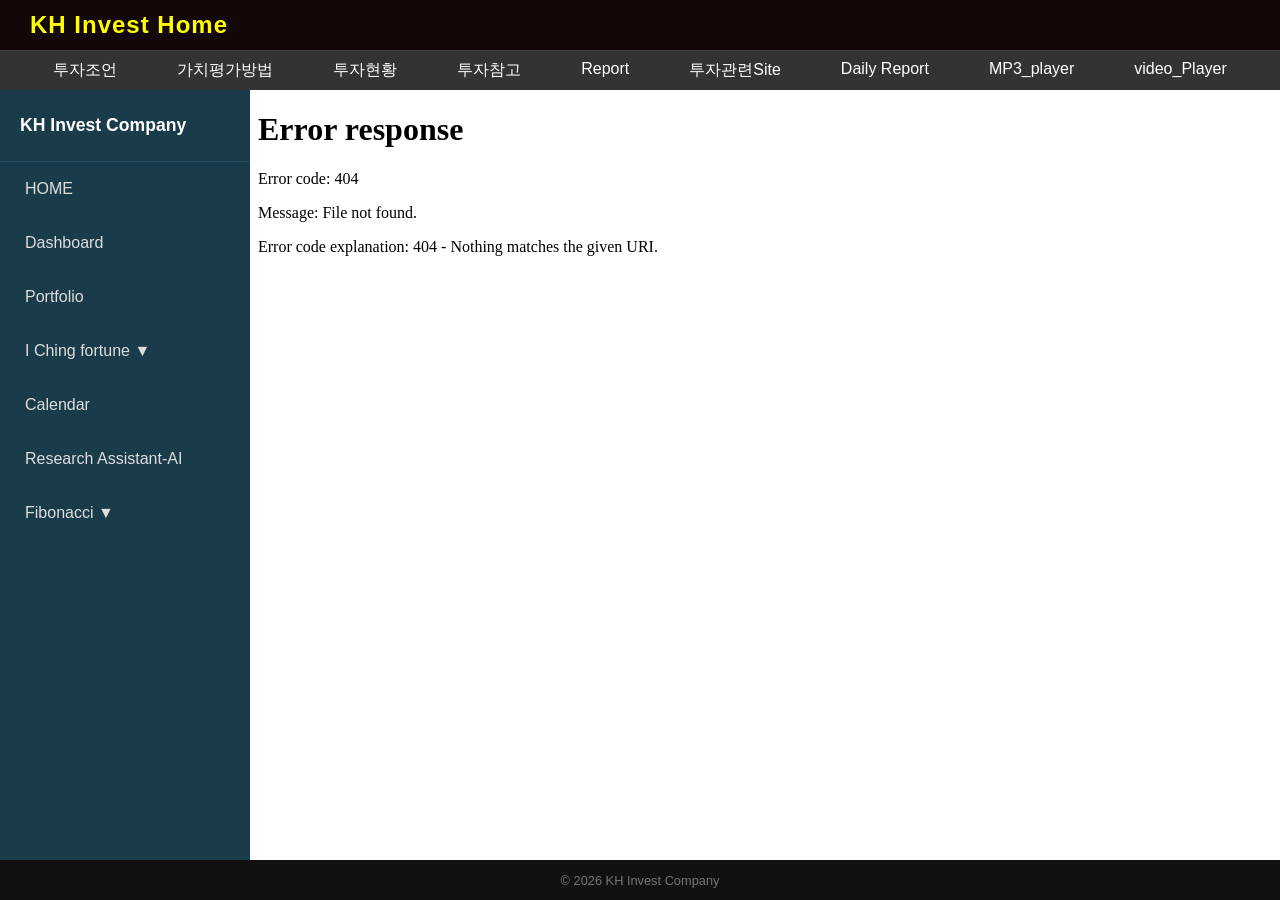
==== index.html @ 0b62cc27 "Add files via upload" ====
<!DOCTYPE html>
<html lang="ko">
<head>
    <meta charset="UTF-8">
    <meta name="viewport" content="width=device-width, initial-scale=1.0">
    <title>HOME FOR AIRBUS MCSE</title>
    <link rel="stylesheet" href="css/style.css">

</head>
<body>

<div class="grid-container">
    <header class="header">
        <div class="nav-logo">KH Invest Home</div>
    </header>

    <nav class="horizontal-nav">
        <ul class="h-menu">
            <li class="h-menu-item" data-page="notice.html">투자조언</li>
            <li class="h-menu-item" data-page="fltskd.html">가치평가방법</li>
            <li class="h-menu-item" data-page="handoverduties.html">투자현황</li>
            <li class="h-menu-item" data-page="schedule.html">투자참고</li>
            <li class="h-menu-item" data-page="phone.html">Report</li>
            <li class="h-menu-item" data-page="staff.html">투자관련Site</li>
            <li class="h-menu-item" data-page="dailyreport.html">Daily Report</li>
            <li class="h-menu-item" data-page="mp3player.html">MP3_player</li>
            <li class="h-menu-item" data-page="videoplayer.html">video_Player</li>
            
        </ul>
    </nav>

    <aside class="sidebar">
        <div class="profile">KH Invest Company</div>
        <ul class="v-menu">
            <li class="menu-item" data-page="home.html">HOME</li>
            <li class="menu-item" data-page="manual.html">Dashboard</li>
            <li class="menu-item" data-page="document.html">Portfolio</li>
            <li class="menu-item-container">
                <div class="menu-item">I Ching fortune ▼</div>
                <ul class="sub-menu">
                    <li class="menu-item" data-page="cp-a321-efis.html">2026 년</li>
                    <li class="menu-item" data-page="cp-a321-front-test-1.html">2026년 월별</li>
                    <li class="menu-item" data-page="cp-a321-front-test-2.html">2026 Daily</li>
                   
                </ul>
            </li>
            <li class="menu-item" data-page="trainmanual.html">Calendar</li>
            <li class="menu-item" data-page="gemini.html">Research Assistant-AI</li>
            <li class="menu-item-container">
                <div class="menu-item">Fibonacci ▼</div>
                <ul class="sub-menu">
                    <li class="menu-item" data-page="a330-mel-deactivation.html">Fibonacci-KOSPI</li>
                    <li class="menu-item" data-page="a330-reset-guide.html">Fibonacci-Samsung</li>
                    <li class="menu-item" data-page="a330-system.html">Fibonacci-SK Hynix</li>
                    <li class="menu-item" data-page="a350-clear-latched-faults.html">Fibonacci-Kosdaq</li>
                    <li class="menu-item" data-page="a350-system-reset.html">Fibonacci-US</li>
                    <li class="menu-item" data-page="a350-system-reset.html">Elliott Wave</li>
             
                </ul>
            </li>
        </ul>

    </aside>

    <main class="main-content">
        <iframe id="main-frame" name="main-frame" src="home.html"></iframe>       
    </main>
    <footer class="footer">
        <p>&copy; 2026 KH Invest Company</p>
    </footer>
</div>

<script src="js/script.js"></script>
</body>
</html>
---- css/style.css ----
:root {
    --header-bg: #130707;       /* 최상단 로고 배경 */
    --nav-bg: #333333;          /* 가로 메뉴 배경 */
    --sidebar-bg: #1a3c4a;      /* 사이드바 배경 */
    --sidebar-width: 250px;
    --highlight-yellow: #ffff00;
}

* { margin: 0; padding: 0; box-sizing: border-box; }

body {
    font-family: 'Malgun Gothic', sans-serif;
    background-color: #000;
    overflow: hidden; /* 페이지 전체 스크롤 방지 */
}

/* 그리드 레이아웃 */
.grid-container {
    display: grid;
    grid-template-columns: var(--sidebar-width) 1fr;
    grid-template-rows: 50px 40px 1fr 40px; /* 로고 / 메뉴 / 본문 / 푸터 순서 */
    grid-template-areas: 
        "header  header"
        "h-nav   h-nav"
        "sidebar main"
        "footer  footer";
    height: 100vh;
}

/* 1. 최상단 로고 스타일 (흰색 강조) */
.header { 
    grid-area: header; 
    background-color: var(--header-bg); 
    display: flex; 
    align-items: center; 
    padding: 0 30px;
}
.nav-logo {
    color: var(--highlight-yellow); /* 정의된 노란색 변수 사용 */
    font-size: 1.5rem;
    font-weight: bold;
    letter-spacing: 1px;
}

/* 2. 가로 메뉴 스타일 (중앙 정렬) */
.horizontal-nav { 
    grid-area: h-nav; 
    background-color: var(--nav-bg); 
    display: flex; 
    align-items: center; 
    justify-content: center; /* 가로 메뉴 중앙 정렬 */
    border-top: 1px solid #444;
}
.h-menu {
    display: flex;
    list-style: none;
    gap: 60px; /* 메뉴 사이 간격 넉넉히 */
}
.h-menu-item {
    color: #ffffff;
    cursor: pointer;
    font-size: 1rem;
    font-weight: 500;
    transition: 0.3s;
}
.h-menu-item:hover { color: var(--highlight-yellow); }

/* 3. 사이드바 스타일 */
.sidebar { 
    grid-area: sidebar; 
    background-color: var(--sidebar-bg); 
    color: white;
}
.profile { padding: 25px 20px; font-weight: bold; font-size: 1.1rem; border-bottom: 1px solid #2c4f5f; }
.v-menu { list-style: none; }
.menu-item {
    padding: 18px 25px;
    cursor: pointer;
    display: block;
    color: #ddd;
    text-decoration: none;
    transition: 0.3s;
}
.menu-item:hover, .menu-item.active {
    background-color: #3d5a6c;
    color: var(--highlight-yellow);
}

/* 하위 메뉴(Sub-menu) */
.sub-menu { display: none; list-style: none; background-color: #142d38; }
.sub-menu .menu-item { padding-left: 50px; font-size: 0.9rem; }
.menu-item-container:hover .sub-menu { display: block; }

/* 4. 메인 콘텐츠 및 iframe (가득 채우기) */
.main-content { grid-area: main; background-color: #fff; overflow: hidden; }
iframe { width: 100%; height: 100%; border: none; display: block; }

/* 5. 푸터 */
.footer { 
    grid-area: footer; 
    background-color: #111; 
    color: #777; 
    display: flex; 
    align-items: center; 
    justify-content: center; 
    font-size: 0.8rem; 
}
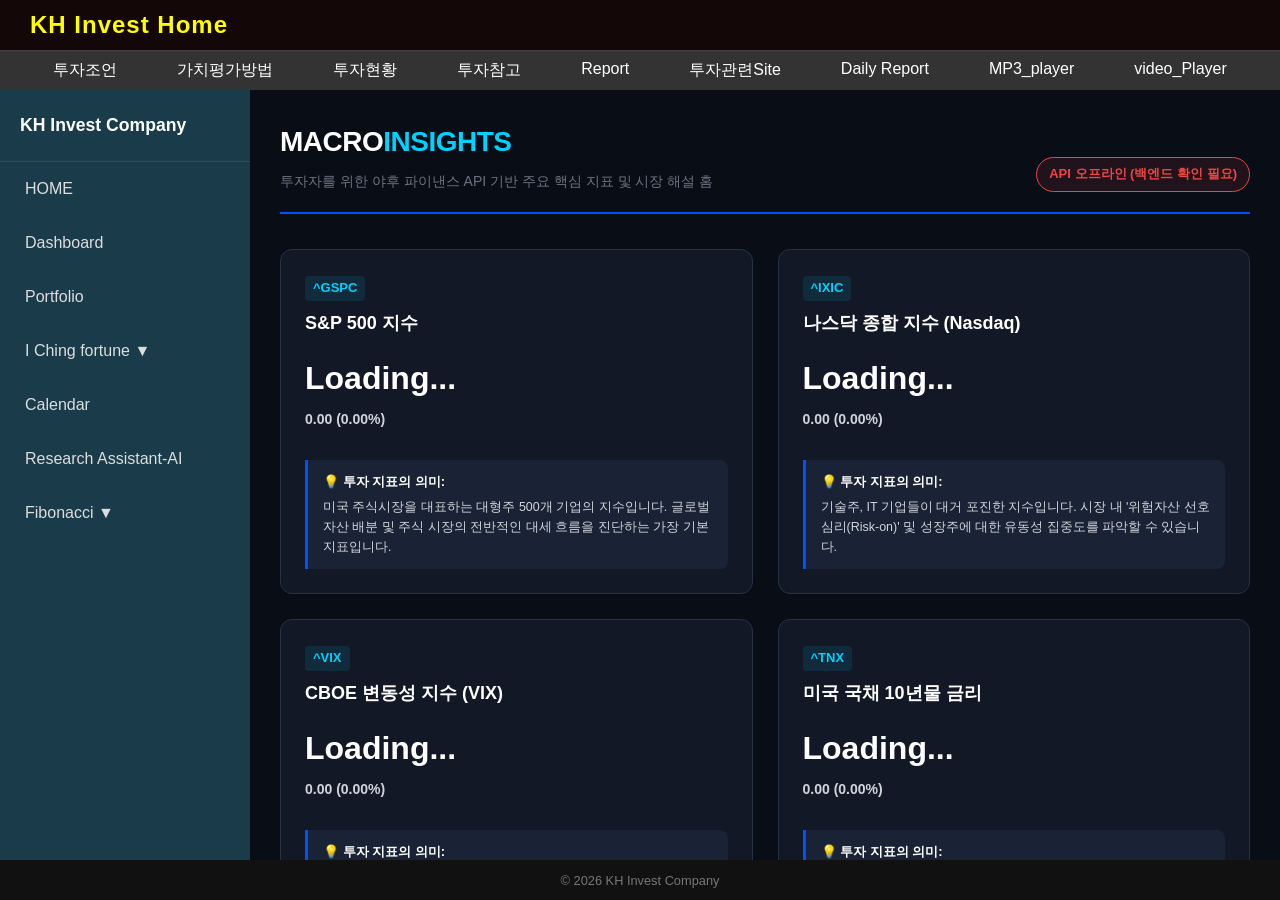
==== commit 1367729d: "Update index.html" ====
--- a/index.html
+++ b/index.html
@@ -16,7 +16,7 @@
 
     <nav class="horizontal-nav">
         <ul class="h-menu">
-            <li class="h-menu-item" data-page="notice.html">투자조언</li>
+            <li class="h-menu-item" data-page="wisdome.html">투자조언</li>
             <li class="h-menu-item" data-page="fltskd.html">가치평가방법</li>
             <li class="h-menu-item" data-page="handoverduties.html">투자현황</li>
             <li class="h-menu-item" data-page="schedule.html">투자참고</li>
@@ -72,4 +72,4 @@
 
 <script src="js/script.js"></script>
 </body>
-</html>+</html>
